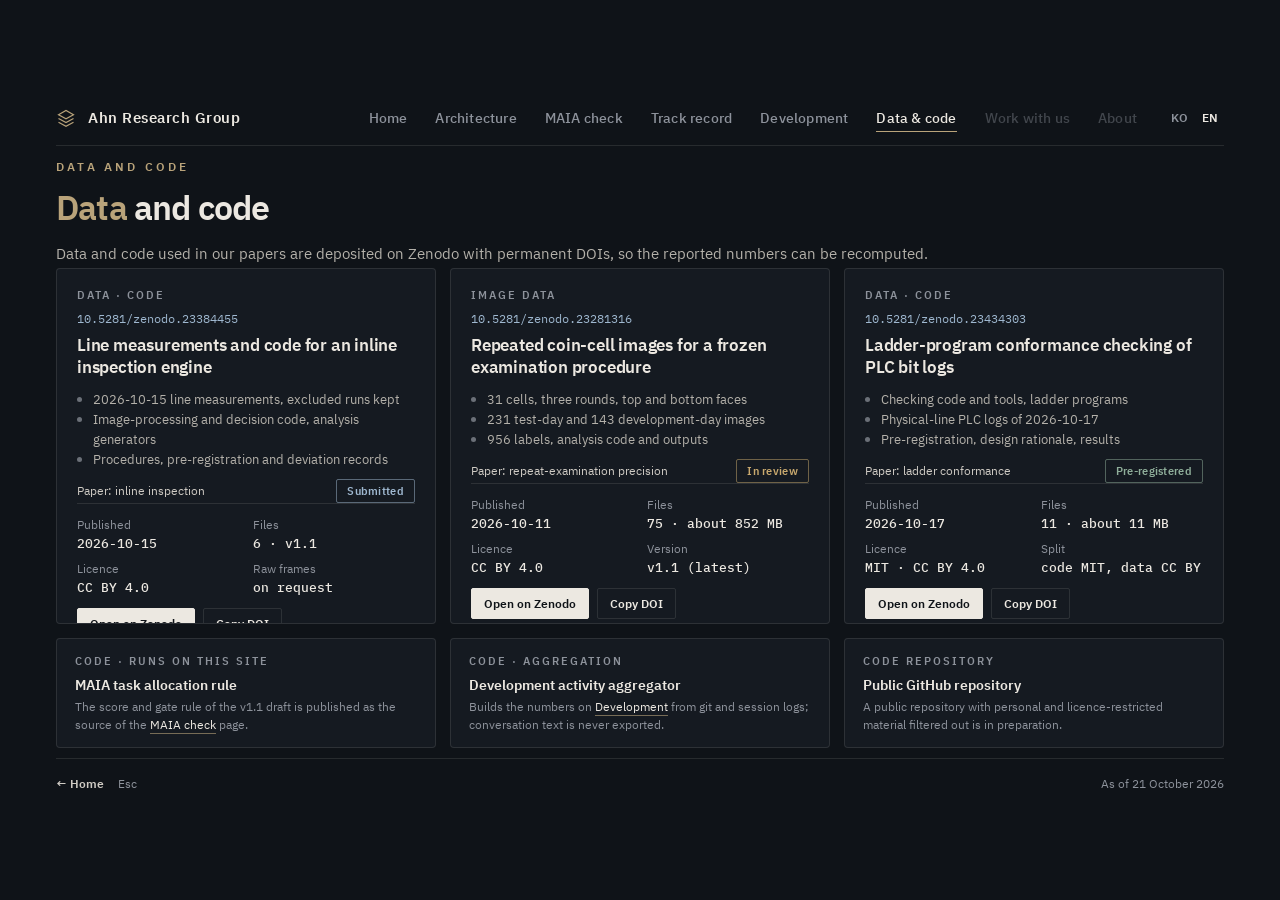
==== data.html @ 017091fd "Publish Ahn Research Group site Co-Authored-By: Claude Opus 5.5 <noreply@anthropic.com>" ====
<!doctype html>
<html lang="ko">
<head>
<meta charset="utf-8">
<meta name="viewport" content="width=device-width, initial-scale=1">
<title>Data and code — Ahn Research Group</title>
<link rel="stylesheet" href="https://fonts.googleapis.com/css2?family=IBM+Plex+Sans+KR:wght@400;500;600;700&family=IBM+Plex+Mono:wght@400;500&display=swap">
<link rel="stylesheet" href="assets/site.css?v=20261021e">
<style>
.head{position:absolute;left:56px;top:68px;width:1168px}
.sets{position:absolute;left:56px;top:178px;width:1168px;height:356px;display:grid;grid-template-columns:repeat(3,1fr);gap:14px}
.ds{display:flex;flex-direction:column}
.ds .doi{font-family:var(--mono);font-size:12px;color:#9fb8d0;margin-top:8px}
.ds h3{margin:8px 0 0;font-size:16.5px;line-height:1.35;font-weight:600;letter-spacing:-.2px}
.ds ul{margin:10px 0 0;padding:0 0 0 16px;font-size:12.5px;color:#b4b1aa;line-height:1.6}
.ds ul li::marker{color:#6b7078}
.meta{display:grid;grid-template-columns:1fr 1fr;gap:8px 14px;margin-top:auto;padding-top:12px;border-top:1px solid var(--line)}
.meta div{font-size:12px;color:var(--mute)}
.meta b{display:block;font-family:var(--mono);font-size:13px;font-weight:500;color:#ece8e1;margin-top:2px}
.rel{display:flex;align-items:center;justify-content:space-between;gap:10px;margin-top:10px;font-size:12px;color:#cfcbc4}
.act{display:flex;gap:8px;margin-top:12px}
.act a,.act button{font-size:12px;font-weight:600;border:1px solid var(--line);border-radius:2px;padding:6px 12px;background:transparent;cursor:pointer;color:#ece8e1}
.act a.p{background:#ece8e1;color:#0f1318;border-color:#ece8e1}
.code{position:absolute;left:56px;top:548px;width:1168px;height:110px;display:grid;grid-template-columns:repeat(3,1fr);gap:14px}
.cc{padding:14px 18px}
.cc b{display:block;font-size:14px;font-weight:600;margin-top:6px}
.cc p{margin:4px 0 0;font-size:12px;color:var(--mute);line-height:1.5}
.cc a{color:#ece8e1;border-bottom:1px solid rgba(185,163,122,.6)}
.toast{position:absolute;left:50%;bottom:64px;transform:translateX(-50%);background:#ece8e1;color:#0f1318;font-size:12.5px;font-weight:600;padding:7px 14px;border-radius:2px;opacity:0;transition:opacity .3s;pointer-events:none}
.toast.on{opacity:1}
</style>
</head>
<body data-page="data">
<div class="stage" id="stage"><div class="page" id="page">

  <div class="head">
    <div class="kicker" data-ko="공개 자료" data-en="DATA AND CODE"></div>
    <div class="h2" data-ko="<em>데이터</em>와 코드" data-en="<em>Data</em> and code"></div>
    <p class="lead" data-ko="논문에 사용한 데이터와 코드를 Zenodo에 영구 DOI로 공개합니다. 각 자료로 논문의 수치를 다시 계산할 수 있습니다." data-en="Data and code used in our papers are deposited on Zenodo with permanent DOIs, so the reported numbers can be recomputed."></p>
  </div>

  <div class="sets">
    <div class="card ds rise">
      <div class="ck" data-ko="데이터 · 코드" data-en="DATA · CODE"></div>
      <div class="doi">10.5281/zenodo.23384455</div>
      <h3 data-ko="인라인 검사 엔진의 계측 데이터와 코드" data-en="Line measurements and code for an inline inspection engine"></h3>
      <ul>
        <li data-ko="2026-10-15 실라인 계측(제외 회차 포함)" data-en="2026-10-15 line measurements, excluded runs kept"></li>
        <li data-ko="영상 처리·판정 코드, 분석 생성 스크립트" data-en="Image-processing and decision code, analysis generators"></li>
        <li data-ko="절차서, 사전등록·변경 기록" data-en="Procedures, pre-registration and deviation records"></li>
      </ul>
      <div class="rel"><span data-ko="관련 논문: 인라인 검사" data-en="Paper: inline inspection"></span><span class="pill" style="color:#9fb8d0;border-color:rgba(159,184,208,.5)" data-ko="투고" data-en="Submitted"></span></div>
      <div class="meta"><div data-ko="공개일<b>2026-10-15</b>" data-en="Published<b>2026-10-15</b>"></div><div data-ko="파일<b>6개 · v1.1</b>" data-en="Files<b>6 · v1.1</b>"></div><div data-ko="라이선스<b>CC BY 4.0</b>" data-en="Licence<b>CC BY 4.0</b>"></div><div data-ko="원본 프레임<b>요청 시 제공</b>" data-en="Raw frames<b>on request</b>"></div></div>
      <div class="act"><a class="p" href="https://doi.org/10.5281/zenodo.23384455" target="_blank" rel="noopener" data-ko="Zenodo에서 보기" data-en="Open on Zenodo"></a><button data-doi="10.5281/zenodo.23384455" data-ko="DOI 복사" data-en="Copy DOI"></button></div>
    </div>

    <div class="card ds rise" style="animation-delay:.08s">
      <div class="ck" data-ko="이미지 데이터" data-en="IMAGE DATA"></div>
      <div class="doi">10.5281/zenodo.23281316</div>
      <h3 data-ko="고정 검사 절차의 코인셀 반복 촬영 이미지" data-en="Repeated coin-cell images for a frozen examination procedure"></h3>
      <ul>
        <li data-ko="셀 31개, 3회차 촬영, 윗면·아랫면" data-en="31 cells, three rounds, top and bottom faces"></li>
        <li data-ko="시험일 이미지 231장, 개발일 이미지 143장" data-en="231 test-day and 143 development-day images"></li>
        <li data-ko="라벨 956개, 분석 코드와 결과" data-en="956 labels, analysis code and outputs"></li>
      </ul>
      <div class="rel"><span data-ko="관련 논문: 반복 검사 정밀도" data-en="Paper: repeat-examination precision"></span><span class="pill" style="color:#c9a96e;border-color:rgba(201,169,110,.5)" data-ko="심사 중" data-en="In review"></span></div>
      <div class="meta"><div data-ko="공개일<b>2026-10-11</b>" data-en="Published<b>2026-10-11</b>"></div><div data-ko="파일<b>75개 · 약 852 MB</b>" data-en="Files<b>75 · about 852 MB</b>"></div><div data-ko="라이선스<b>CC BY 4.0</b>" data-en="Licence<b>CC BY 4.0</b>"></div><div data-ko="버전<b>v1.1 (최신)</b>" data-en="Version<b>v1.1 (latest)</b>"></div></div>
      <div class="act"><a class="p" href="https://doi.org/10.5281/zenodo.23281316" target="_blank" rel="noopener" data-ko="Zenodo에서 보기" data-en="Open on Zenodo"></a><button data-doi="10.5281/zenodo.23281316" data-ko="DOI 복사" data-en="Copy DOI"></button></div>
    </div>

    <div class="card ds rise" style="animation-delay:.16s">
      <div class="ck" data-ko="데이터 · 코드" data-en="DATA · CODE"></div>
      <div class="doi">10.5281/zenodo.23434303</div>
      <h3 data-ko="PLC 비트 로그의 래더 프로그램 적합성 검사" data-en="Ladder-program conformance checking of PLC bit logs"></h3>
      <ul>
        <li data-ko="검사 코드와 도구, 래더 프로그램" data-en="Checking code and tools, ladder programs"></li>
        <li data-ko="2026-10-17 실라인 PLC 로그" data-en="Physical-line PLC logs of 2026-10-17"></li>
        <li data-ko="사전등록, 설계 근거, 결과" data-en="Pre-registration, design rationale, results"></li>
      </ul>
      <div class="rel"><span data-ko="관련 논문: 래더 적합성 검사" data-en="Paper: ladder conformance"></span><span class="pill" style="color:#8fae9a;border-color:rgba(143,174,154,.5)" data-ko="사전등록" data-en="Pre-registered"></span></div>
      <div class="meta"><div data-ko="공개일<b>2026-10-17</b>" data-en="Published<b>2026-10-17</b>"></div><div data-ko="파일<b>11개 · 약 11 MB</b>" data-en="Files<b>11 · about 11 MB</b>"></div><div data-ko="라이선스<b>MIT · CC BY 4.0</b>" data-en="Licence<b>MIT · CC BY 4.0</b>"></div><div data-ko="구분<b>코드 MIT, 데이터 CC BY</b>" data-en="Split<b>code MIT, data CC BY</b>"></div></div>
      <div class="act"><a class="p" href="https://doi.org/10.5281/zenodo.23434303" target="_blank" rel="noopener" data-ko="Zenodo에서 보기" data-en="Open on Zenodo"></a><button data-doi="10.5281/zenodo.23434303" data-ko="DOI 복사" data-en="Copy DOI"></button></div>
    </div>
  </div>

  <div class="code">
    <div class="card cc rise" style="animation-delay:.24s"><div class="ck" data-ko="코드 · 이 사이트에서 실행" data-en="CODE · RUNS ON THIS SITE"></div><b data-ko="MAIA 작업 배분 계산" data-en="MAIA task allocation rule"></b><p data-ko="v1.1 운영판 초안의 점수·관문 계산을 <a href=&quot;maia.html&quot;>MAIA 진단</a> 페이지 소스에 그대로 공개합니다." data-en="The score and gate rule of the v1.1 draft is published as the source of the <a href=&quot;maia.html&quot;>MAIA check</a> page."></p></div>
    <div class="card cc rise" style="animation-delay:.3s"><div class="ck" data-ko="코드 · 집계" data-en="CODE · AGGREGATION"></div><b data-ko="개발 현황 집계 스크립트" data-en="Development activity aggregator"></b><p data-ko="<a href=&quot;open.html&quot;>개발 현황</a>의 숫자를 git 기록과 세션 기록에서 집계합니다. 대화 원문은 내보내지 않습니다." data-en="Builds the numbers on <a href=&quot;open.html&quot;>Development</a> from git and session logs; conversation text is never exported."></p></div>
    <div class="card cc rise" style="animation-delay:.36s"><div class="ck" data-ko="코드 저장소" data-en="CODE REPOSITORY"></div><b data-ko="GitHub 공개 저장소" data-en="Public GitHub repository"></b><p data-ko="개인정보와 라이선스 제한 자료를 걸러 낸 공개 저장소를 준비하고 있습니다." data-en="A public repository with personal and licence-restricted material filtered out is in preparation."></p></div>
  </div>

  <div class="toast" id="toast"></div>
  <div class="foot"><a href="index.html" data-ko="← 처음으로" data-en="← Home"></a><span>Esc</span><span class="r" data-ko="2026년 10월 21일 기준" data-en="As of 21 October 2026"></span></div>

</div></div>
<script src="assets/site.js?v=20261021e"></script>
<script>
(function(){
const L=window.LAB,t=document.getElementById('toast');
document.addEventListener('click',async e=>{const b=e.target.closest('button[data-doi]');if(!b)return;
  try{await navigator.clipboard.writeText('https://doi.org/'+b.dataset.doi);t.textContent=L.T('DOI를 복사했습니다','DOI copied')}catch(_){t.textContent='https://doi.org/'+b.dataset.doi}
  t.classList.add('on');setTimeout(()=>t.classList.remove('on'),1800)});
})();
</script>
</body>
</html>
---- assets/site.css ----
:root{
  --bg:#0f1318;--panel:#151a21;--line:rgba(236,232,225,.11);--txt:#ece8e1;--mute:#8d929b;
  --brass:#b9a37a;--ai:#7fa3c7;--co:#c9a96e;--hu:#b77a6f;--sage:#8fae9a;
  --head:"IBM Plex Sans KR","Malgun Gothic",sans-serif;--mono:"IBM Plex Mono",ui-monospace,Consolas,monospace;
}
*{box-sizing:border-box}
html,body{margin:0;height:100%;background:var(--bg);color:var(--txt);font-family:"IBM Plex Sans KR",-apple-system,"Segoe UI","Malgun Gothic",sans-serif;-webkit-font-smoothing:antialiased;overflow:hidden}
a{color:inherit;text-decoration:none}
button{font:inherit;color:inherit}
.stage{position:fixed;inset:0;display:grid;place-items:center;background:var(--bg)}
.page{position:absolute;width:1280px;height:720px;transform-origin:center;overflow:hidden}
/* top bar */
.top{position:absolute;left:56px;right:56px;top:0;height:56px;display:flex;align-items:center;gap:28px;border-bottom:1px solid var(--line);z-index:5}
.brand{display:flex;align-items:center;gap:12px;font-family:var(--head);font-weight:600;letter-spacing:.5px;font-size:15px}
.brand svg{width:20px;height:20px}
.brand small{font-size:10.5px;letter-spacing:0;font-weight:500;color:var(--mute)}
.menu{flex:1;display:flex;justify-content:flex-end;gap:28px;font-size:13.5px;color:var(--mute);font-weight:500;letter-spacing:.2px}
.menu a{padding:4px 0;border-bottom:1px solid transparent}
.menu a:hover{color:var(--txt)}
.menu a.on{color:var(--txt);border-bottom-color:var(--brass)}
.menu a.soon{opacity:.4;pointer-events:none}
.lang{display:flex;gap:2px;font-size:12px;font-weight:600}
.lang button{border:0;background:none;color:var(--mute);cursor:pointer;padding:3px 6px}
.lang button.on{color:var(--txt)}
/* common type */
.kicker{font-size:11.5px;font-weight:600;letter-spacing:3.2px;color:var(--brass);text-transform:uppercase}
.h2{margin:12px 0 0;font-family:var(--head);font-size:34px;line-height:1.25;letter-spacing:-.8px;font-weight:600}
.h2 em{font-style:normal;color:var(--brass)}
.lead{margin:12px 0 0;font-size:15px;color:#b4b1aa;line-height:1.6}
.card{border-radius:4px;background:var(--panel);border:1px solid var(--line);padding:18px 20px;position:relative;overflow:hidden}
.ck{font-size:11px;font-weight:600;letter-spacing:2px;color:var(--mute);display:flex;align-items:center;gap:8px;text-transform:uppercase}
.foot{position:absolute;left:56px;right:56px;bottom:12px;height:40px;display:flex;align-items:center;gap:14px;border-top:1px solid var(--line);padding-top:10px;font-size:12px;color:var(--mute)}
.foot a{font-weight:600;color:#cfcbc4}
.foot .r{margin-left:auto}
.ld{width:7px;height:7px;border-radius:50%;background:var(--sage);animation:ping 2.4s infinite}
@keyframes ping{0%{box-shadow:0 0 0 0 rgba(143,174,154,.5)}100%{box-shadow:0 0 0 8px rgba(143,174,154,0)}}
.rise{animation:rise .8s cubic-bezier(.2,.7,.2,1) both}
@keyframes rise{from{opacity:0;transform:translateY(10px)}to{opacity:1;transform:none}}
.pill{display:inline-block;font-size:11px;font-weight:600;padding:3px 10px;border-radius:2px;white-space:nowrap;border:1px solid;letter-spacing:.3px}
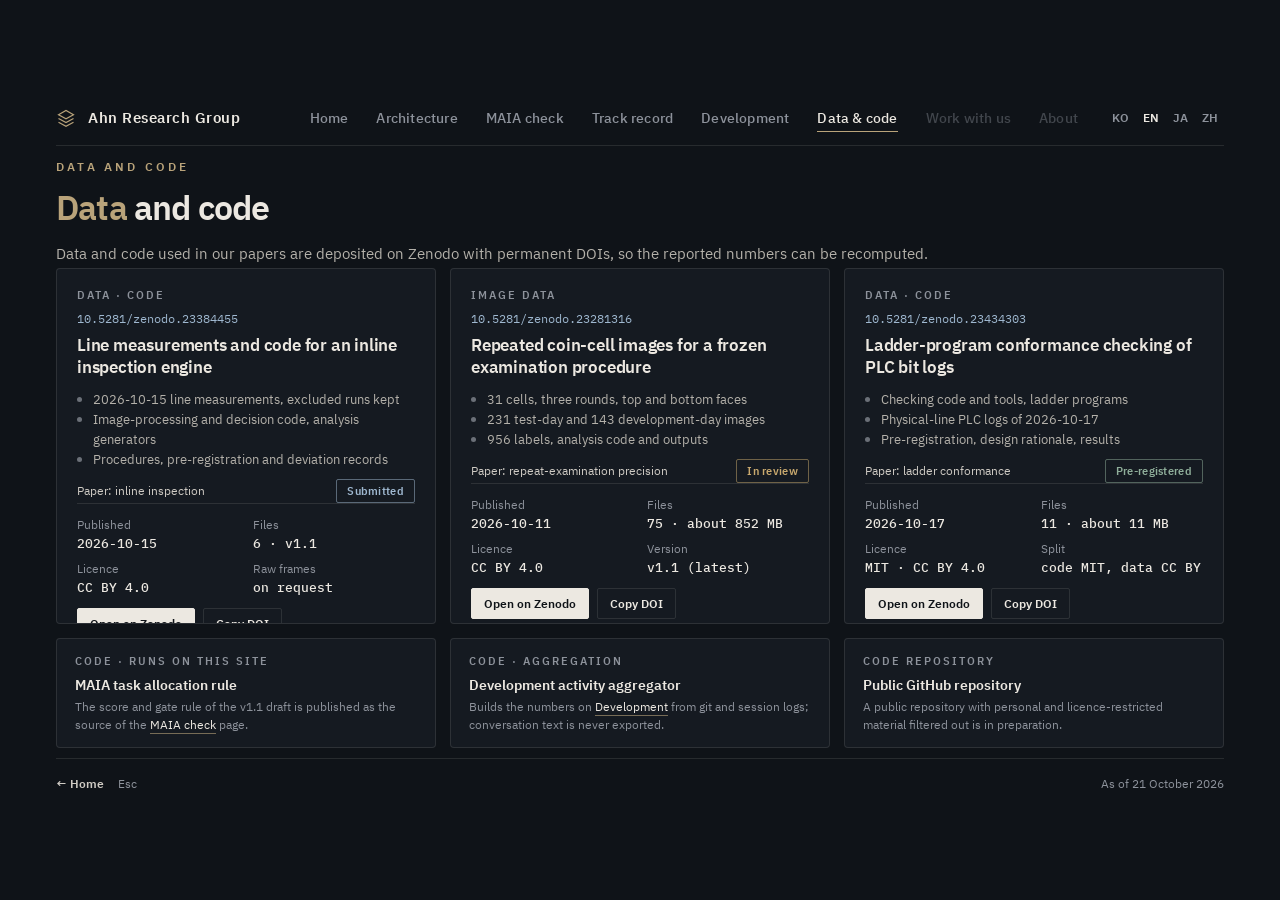
==== commit b08cca04: "Add Japanese and Simplified Chinese Language buttons KO EN JA ZH with ?lang= URLs. Japanese and Chin" ====
--- a/data.html
+++ b/data.html
@@ -5,7 +5,7 @@
 <meta name="viewport" content="width=device-width, initial-scale=1">
 <title>Data and code — Ahn Research Group</title>
 <link rel="stylesheet" href="https://fonts.googleapis.com/css2?family=IBM+Plex+Sans+KR:wght@400;500;600;700&family=IBM+Plex+Mono:wght@400;500&display=swap">
-<link rel="stylesheet" href="assets/site.css?v=20261021e">
+<link rel="stylesheet" href="assets/site.css?v=20261022a">
 <style>
 .head{position:absolute;left:56px;top:68px;width:1168px}
 .sets{position:absolute;left:56px;top:178px;width:1168px;height:356px;display:grid;grid-template-columns:repeat(3,1fr);gap:14px}
@@ -93,7 +93,8 @@
   <div class="foot"><a href="index.html" data-ko="← 처음으로" data-en="← Home"></a><span>Esc</span><span class="r" data-ko="2026년 10월 21일 기준" data-en="As of 21 October 2026"></span></div>
 
 </div></div>
-<script src="assets/site.js?v=20261021e"></script>
+<script src="assets/i18n.js?v=20261022a"></script>
+<script src="assets/site.js?v=20261022a"></script>
 <script>
 (function(){
 const L=window.LAB,t=document.getElementById('toast');
--- a/assets/site.css
+++ b/assets/site.css
@@ -37,3 +37,10 @@
 .rise{animation:rise .8s cubic-bezier(.2,.7,.2,1) both}
 @keyframes rise{from{opacity:0;transform:translateY(10px)}to{opacity:1;transform:none}}
 .pill{display:inline-block;font-size:11px;font-weight:600;padding:3px 10px;border-radius:2px;white-space:nowrap;border:1px solid;letter-spacing:.3px}
+/* Japanese and Chinese: Noto Sans JP / SC are loaded by site.js only when chosen */
+html[lang="ja"]{--head:"Noto Sans JP","IBM Plex Sans KR",sans-serif}
+html[lang="zh-Hans"]{--head:"Noto Sans SC","IBM Plex Sans KR",sans-serif}
+html[lang="ja"] body{font-family:"Noto Sans JP","IBM Plex Sans KR",sans-serif}
+html[lang="zh-Hans"] body{font-family:"Noto Sans SC","IBM Plex Sans KR",sans-serif}
+.foot .mt{font-size:11px;color:#6b7078}
+.mt.float{position:absolute;right:56px;top:66px;font-size:11px;color:#6b7078}
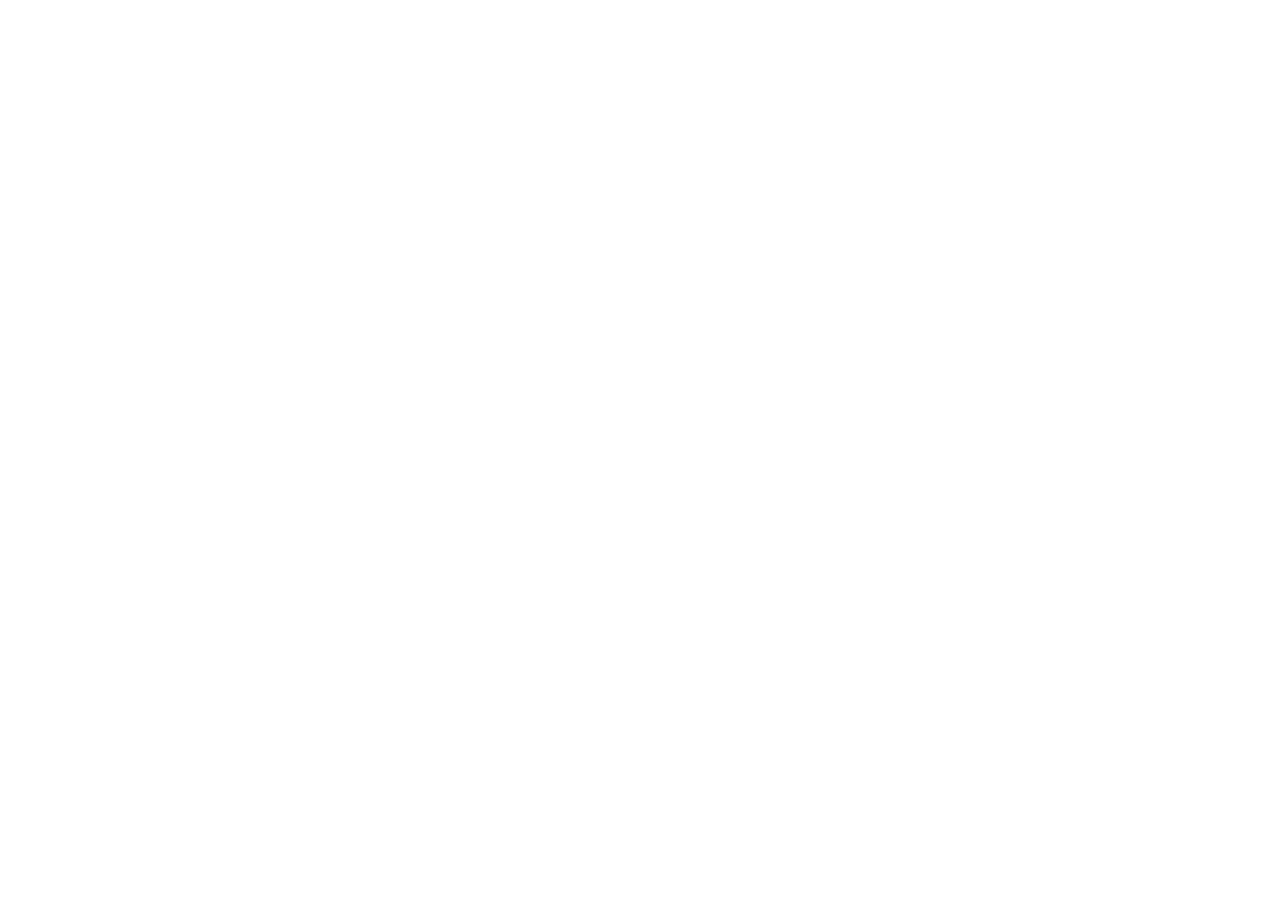
==== commit 4f838d59: "Forward old root site to /maia-lab/,   add Naver verification" ====
--- a/data.html
+++ b/data.html
@@ -2,106 +2,13 @@
 <html lang="ko">
 <head>
 <meta charset="utf-8">
-<meta name="viewport" content="width=device-width, initial-scale=1">
-<title>Data and code — Ahn Research Group</title>
-<link rel="stylesheet" href="https://fonts.googleapis.com/css2?family=IBM+Plex+Sans+KR:wght@400;500;600;700&family=IBM+Plex+Mono:wght@400;500&display=swap">
-<link rel="stylesheet" href="assets/site.css?v=20261022a">
-<style>
-.head{position:absolute;left:56px;top:68px;width:1168px}
-.sets{position:absolute;left:56px;top:178px;width:1168px;height:356px;display:grid;grid-template-columns:repeat(3,1fr);gap:14px}
-.ds{display:flex;flex-direction:column}
-.ds .doi{font-family:var(--mono);font-size:12px;color:#9fb8d0;margin-top:8px}
-.ds h3{margin:8px 0 0;font-size:16.5px;line-height:1.35;font-weight:600;letter-spacing:-.2px}
-.ds ul{margin:10px 0 0;padding:0 0 0 16px;font-size:12.5px;color:#b4b1aa;line-height:1.6}
-.ds ul li::marker{color:#6b7078}
-.meta{display:grid;grid-template-columns:1fr 1fr;gap:8px 14px;margin-top:auto;padding-top:12px;border-top:1px solid var(--line)}
-.meta div{font-size:12px;color:var(--mute)}
-.meta b{display:block;font-family:var(--mono);font-size:13px;font-weight:500;color:#ece8e1;margin-top:2px}
-.rel{display:flex;align-items:center;justify-content:space-between;gap:10px;margin-top:10px;font-size:12px;color:#cfcbc4}
-.act{display:flex;gap:8px;margin-top:12px}
-.act a,.act button{font-size:12px;font-weight:600;border:1px solid var(--line);border-radius:2px;padding:6px 12px;background:transparent;cursor:pointer;color:#ece8e1}
-.act a.p{background:#ece8e1;color:#0f1318;border-color:#ece8e1}
-.code{position:absolute;left:56px;top:548px;width:1168px;height:110px;display:grid;grid-template-columns:repeat(3,1fr);gap:14px}
-.cc{padding:14px 18px}
-.cc b{display:block;font-size:14px;font-weight:600;margin-top:6px}
-.cc p{margin:4px 0 0;font-size:12px;color:var(--mute);line-height:1.5}
-.cc a{color:#ece8e1;border-bottom:1px solid rgba(185,163,122,.6)}
-.toast{position:absolute;left:50%;bottom:64px;transform:translateX(-50%);background:#ece8e1;color:#0f1318;font-size:12.5px;font-weight:600;padding:7px 14px;border-radius:2px;opacity:0;transition:opacity .3s;pointer-events:none}
-.toast.on{opacity:1}
-</style>
+<title>AI for Energy &amp; Manufacturing Lab</title>
+<meta name="robots" content="noindex">
+<link rel="canonical" href="https://changhanahn.github.io/maia-lab/data.html">
+<meta http-equiv="refresh" content="0; url=https://changhanahn.github.io/maia-lab/data.html">
 </head>
-<body data-page="data">
-<div class="stage" id="stage"><div class="page" id="page">
-
-  <div class="head">
-    <div class="kicker" data-ko="공개 자료" data-en="DATA AND CODE"></div>
-    <div class="h2" data-ko="<em>데이터</em>와 코드" data-en="<em>Data</em> and code"></div>
-    <p class="lead" data-ko="논문에 사용한 데이터와 코드를 Zenodo에 영구 DOI로 공개합니다. 각 자료로 논문의 수치를 다시 계산할 수 있습니다." data-en="Data and code used in our papers are deposited on Zenodo with permanent DOIs, so the reported numbers can be recomputed."></p>
-  </div>
-
-  <div class="sets">
-    <div class="card ds rise">
-      <div class="ck" data-ko="데이터 · 코드" data-en="DATA · CODE"></div>
-      <div class="doi">10.5281/zenodo.23384455</div>
-      <h3 data-ko="인라인 검사 엔진의 계측 데이터와 코드" data-en="Line measurements and code for an inline inspection engine"></h3>
-      <ul>
-        <li data-ko="2026-10-15 실라인 계측(제외 회차 포함)" data-en="2026-10-15 line measurements, excluded runs kept"></li>
-        <li data-ko="영상 처리·판정 코드, 분석 생성 스크립트" data-en="Image-processing and decision code, analysis generators"></li>
-        <li data-ko="절차서, 사전등록·변경 기록" data-en="Procedures, pre-registration and deviation records"></li>
-      </ul>
-      <div class="rel"><span data-ko="관련 논문: 인라인 검사" data-en="Paper: inline inspection"></span><span class="pill" style="color:#9fb8d0;border-color:rgba(159,184,208,.5)" data-ko="투고" data-en="Submitted"></span></div>
-      <div class="meta"><div data-ko="공개일<b>2026-10-15</b>" data-en="Published<b>2026-10-15</b>"></div><div data-ko="파일<b>6개 · v1.1</b>" data-en="Files<b>6 · v1.1</b>"></div><div data-ko="라이선스<b>CC BY 4.0</b>" data-en="Licence<b>CC BY 4.0</b>"></div><div data-ko="원본 프레임<b>요청 시 제공</b>" data-en="Raw frames<b>on request</b>"></div></div>
-      <div class="act"><a class="p" href="https://doi.org/10.5281/zenodo.23384455" target="_blank" rel="noopener" data-ko="Zenodo에서 보기" data-en="Open on Zenodo"></a><button data-doi="10.5281/zenodo.23384455" data-ko="DOI 복사" data-en="Copy DOI"></button></div>
-    </div>
-
-    <div class="card ds rise" style="animation-delay:.08s">
-      <div class="ck" data-ko="이미지 데이터" data-en="IMAGE DATA"></div>
-      <div class="doi">10.5281/zenodo.23281316</div>
-      <h3 data-ko="고정 검사 절차의 코인셀 반복 촬영 이미지" data-en="Repeated coin-cell images for a frozen examination procedure"></h3>
-      <ul>
-        <li data-ko="셀 31개, 3회차 촬영, 윗면·아랫면" data-en="31 cells, three rounds, top and bottom faces"></li>
-        <li data-ko="시험일 이미지 231장, 개발일 이미지 143장" data-en="231 test-day and 143 development-day images"></li>
-        <li data-ko="라벨 956개, 분석 코드와 결과" data-en="956 labels, analysis code and outputs"></li>
-      </ul>
-      <div class="rel"><span data-ko="관련 논문: 반복 검사 정밀도" data-en="Paper: repeat-examination precision"></span><span class="pill" style="color:#c9a96e;border-color:rgba(201,169,110,.5)" data-ko="심사 중" data-en="In review"></span></div>
-      <div class="meta"><div data-ko="공개일<b>2026-10-11</b>" data-en="Published<b>2026-10-11</b>"></div><div data-ko="파일<b>75개 · 약 852 MB</b>" data-en="Files<b>75 · about 852 MB</b>"></div><div data-ko="라이선스<b>CC BY 4.0</b>" data-en="Licence<b>CC BY 4.0</b>"></div><div data-ko="버전<b>v1.1 (최신)</b>" data-en="Version<b>v1.1 (latest)</b>"></div></div>
-      <div class="act"><a class="p" href="https://doi.org/10.5281/zenodo.23281316" target="_blank" rel="noopener" data-ko="Zenodo에서 보기" data-en="Open on Zenodo"></a><button data-doi="10.5281/zenodo.23281316" data-ko="DOI 복사" data-en="Copy DOI"></button></div>
-    </div>
-
-    <div class="card ds rise" style="animation-delay:.16s">
-      <div class="ck" data-ko="데이터 · 코드" data-en="DATA · CODE"></div>
-      <div class="doi">10.5281/zenodo.23434303</div>
-      <h3 data-ko="PLC 비트 로그의 래더 프로그램 적합성 검사" data-en="Ladder-program conformance checking of PLC bit logs"></h3>
-      <ul>
-        <li data-ko="검사 코드와 도구, 래더 프로그램" data-en="Checking code and tools, ladder programs"></li>
-        <li data-ko="2026-10-17 실라인 PLC 로그" data-en="Physical-line PLC logs of 2026-10-17"></li>
-        <li data-ko="사전등록, 설계 근거, 결과" data-en="Pre-registration, design rationale, results"></li>
-      </ul>
-      <div class="rel"><span data-ko="관련 논문: 래더 적합성 검사" data-en="Paper: ladder conformance"></span><span class="pill" style="color:#8fae9a;border-color:rgba(143,174,154,.5)" data-ko="사전등록" data-en="Pre-registered"></span></div>
-      <div class="meta"><div data-ko="공개일<b>2026-10-17</b>" data-en="Published<b>2026-10-17</b>"></div><div data-ko="파일<b>11개 · 약 11 MB</b>" data-en="Files<b>11 · about 11 MB</b>"></div><div data-ko="라이선스<b>MIT · CC BY 4.0</b>" data-en="Licence<b>MIT · CC BY 4.0</b>"></div><div data-ko="구분<b>코드 MIT, 데이터 CC BY</b>" data-en="Split<b>code MIT, data CC BY</b>"></div></div>
-      <div class="act"><a class="p" href="https://doi.org/10.5281/zenodo.23434303" target="_blank" rel="noopener" data-ko="Zenodo에서 보기" data-en="Open on Zenodo"></a><button data-doi="10.5281/zenodo.23434303" data-ko="DOI 복사" data-en="Copy DOI"></button></div>
-    </div>
-  </div>
-
-  <div class="code">
-    <div class="card cc rise" style="animation-delay:.24s"><div class="ck" data-ko="코드 · 이 사이트에서 실행" data-en="CODE · RUNS ON THIS SITE"></div><b data-ko="MAIA 작업 배분 계산" data-en="MAIA task allocation rule"></b><p data-ko="v1.1 운영판 초안의 점수·관문 계산을 <a href=&quot;maia.html&quot;>MAIA 진단</a> 페이지 소스에 그대로 공개합니다." data-en="The score and gate rule of the v1.1 draft is published as the source of the <a href=&quot;maia.html&quot;>MAIA check</a> page."></p></div>
-    <div class="card cc rise" style="animation-delay:.3s"><div class="ck" data-ko="코드 · 집계" data-en="CODE · AGGREGATION"></div><b data-ko="개발 현황 집계 스크립트" data-en="Development activity aggregator"></b><p data-ko="<a href=&quot;open.html&quot;>개발 현황</a>의 숫자를 git 기록과 세션 기록에서 집계합니다. 대화 원문은 내보내지 않습니다." data-en="Builds the numbers on <a href=&quot;open.html&quot;>Development</a> from git and session logs; conversation text is never exported."></p></div>
-    <div class="card cc rise" style="animation-delay:.36s"><div class="ck" data-ko="코드 저장소" data-en="CODE REPOSITORY"></div><b data-ko="GitHub 공개 저장소" data-en="Public GitHub repository"></b><p data-ko="개인정보와 라이선스 제한 자료를 걸러 낸 공개 저장소를 준비하고 있습니다." data-en="A public repository with personal and licence-restricted material filtered out is in preparation."></p></div>
-  </div>
-
-  <div class="toast" id="toast"></div>
-  <div class="foot"><a href="index.html" data-ko="← 처음으로" data-en="← Home"></a><span>Esc</span><span class="r" data-ko="2026년 10월 21일 기준" data-en="As of 21 October 2026"></span></div>
-
-</div></div>
-<script src="assets/i18n.js?v=20261022a"></script>
-<script src="assets/site.js?v=20261022a"></script>
-<script>
-(function(){
-const L=window.LAB,t=document.getElementById('toast');
-document.addEventListener('click',async e=>{const b=e.target.closest('button[data-doi]');if(!b)return;
-  try{await navigator.clipboard.writeText('https://doi.org/'+b.dataset.doi);t.textContent=L.T('DOI를 복사했습니다','DOI copied')}catch(_){t.textContent='https://doi.org/'+b.dataset.doi}
-  t.classList.add('on');setTimeout(()=>t.classList.remove('on'),1800)});
-})();
-</script>
+<body>
+<p>This site moved to <a href="https://changhanahn.github.io/maia-lab/data.html">https://changhanahn.github.io/maia-lab/data.html</a>.</p>
+<script>location.replace("https://changhanahn.github.io/maia-lab/data.html"+location.search+location.hash)</script>
 </body>
 </html>
